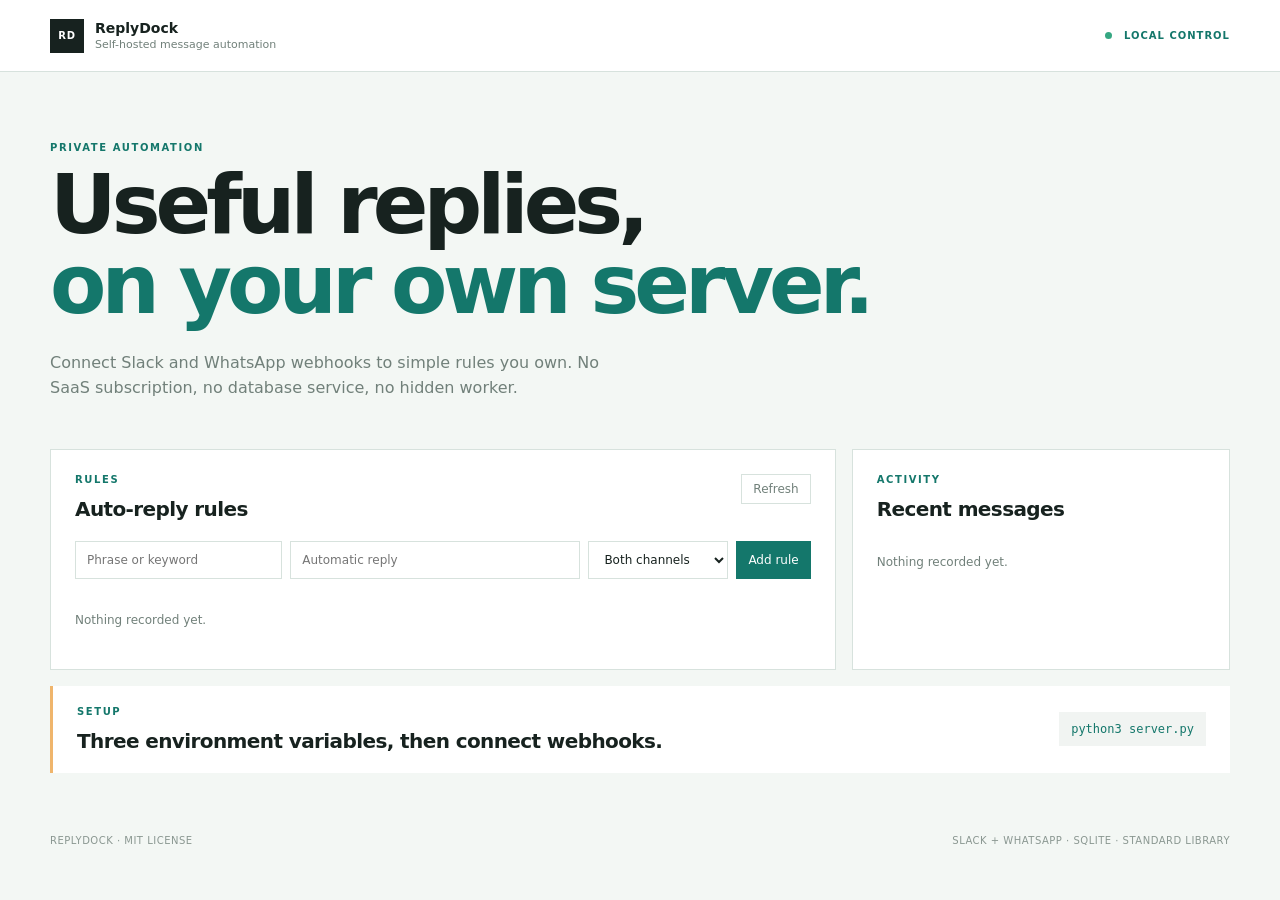
==== static/index.html @ 40d7401d "feat: add self-hosted Slack and WhatsApp auto replies" ====
<!doctype html>
<html lang="en">
<head><meta charset="utf-8"><meta name="viewport" content="width=device-width,initial-scale=1"><title>ReplyDock</title><link rel="stylesheet" href="style.css"></head>
<body>
<header class="top"><div class="brand"><span class="mark">RD</span><div><strong>ReplyDock</strong><small>Self-hosted message automation</small></div></div><span class="status"><i></i> Local control</span></header>
<main><section class="hero"><p class="eyebrow">PRIVATE AUTOMATION</p><h1>Useful replies,<br><em>on your own server.</em></h1><p class="lead">Connect Slack and WhatsApp webhooks to simple rules you own. No SaaS subscription, no database service, no hidden worker.</p></section>
<section class="grid"><article class="panel wide"><div class="panel-head"><div><p class="eyebrow">RULES</p><h2>Auto-reply rules</h2></div><button id="refresh">Refresh</button></div><form id="rule-form"><input name="phrase" placeholder="Phrase or keyword" required><input name="reply" placeholder="Automatic reply" required><select name="channel"><option value="both">Both channels</option><option value="slack">Slack</option><option value="whatsapp">WhatsApp</option></select><button class="primary">Add rule</button></form><div id="rules" class="list"></div></article>
<article class="panel"><p class="eyebrow">ACTIVITY</p><h2>Recent messages</h2><div id="messages" class="list"></div></article></section>
<section class="setup"><div><p class="eyebrow">SETUP</p><h2>Three environment variables, then connect webhooks.</h2></div><code>python3 server.py</code></section></main><footer><span>ReplyDock · MIT License</span><span>Slack + WhatsApp · SQLite · standard library</span></footer><script src="app.js"></script>
</body></html>
---- static/style.css ----
:root{--ink:#17221f;--muted:#71807a;--line:#d7e2dd;--paper:#f3f7f4;--accent:#14776b;--soft:#dceee9;--warm:#efb56c}*{box-sizing:border-box}body{margin:0;min-height:100vh;background:var(--paper);color:var(--ink);font-family:Inter,ui-sans-serif,system-ui,-apple-system,"Segoe UI",sans-serif}.top{height:72px;padding:0 max(24px,calc((100% - 1180px)/2));display:flex;align-items:center;justify-content:space-between;border-bottom:1px solid var(--line);background:#fff}.brand{display:flex;gap:11px;align-items:center}.mark{display:grid;place-items:center;width:34px;height:34px;background:var(--ink);color:#fff;font-size:10px;font-weight:800;letter-spacing:.08em}.brand strong,.brand small{display:block}.brand strong{font-size:14px}.brand small{margin-top:2px;font-size:11px;color:var(--muted)}.status{font-size:10px;color:var(--accent);font-weight:800;letter-spacing:.1em;text-transform:uppercase}.status i{display:inline-block;width:7px;height:7px;margin-right:7px;border-radius:50%;background:#36a782}main{width:min(1180px,calc(100% - 48px));margin:auto}.hero{padding:70px 0 48px}.eyebrow{margin:0 0 12px;color:var(--accent);font-size:10px;font-weight:800;letter-spacing:.16em}.hero h1{margin:0;font-size:clamp(42px,7vw,82px);line-height:.98;letter-spacing:-.06em}.hero em{color:var(--accent);font-style:normal}.lead{max-width:570px;margin:24px 0 0;color:var(--muted);font-size:16px;line-height:1.6}.grid{display:grid;grid-template-columns:1.35fr .65fr;gap:16px}.panel{padding:24px;border:1px solid var(--line);background:#fff}.panel-head{display:flex;justify-content:space-between;align-items:flex-start}.panel h2,.setup h2{margin:0;font-size:20px;letter-spacing:-.03em}.panel button,.panel input,.panel select{height:38px;padding:0 11px;border:1px solid var(--line);background:#fff;color:var(--ink);font:inherit;font-size:12px}.panel-head button{height:30px;color:var(--muted)}form{display:grid;grid-template-columns:1fr 1.4fr 140px auto;gap:8px;margin-top:20px}.primary{border-color:var(--accent)!important;background:var(--accent)!important;color:#fff!important;font-weight:700}.list{margin-top:16px}.list:empty:after{display:block;padding:18px 0;color:var(--muted);font-size:12px;content:'Nothing recorded yet.'}.rule,.message{display:flex;gap:12px;align-items:flex-start;padding:12px 0;border-top:1px solid #edf1ef;font-size:12px}.rule strong,.message strong{display:block}.rule small,.message small{display:block;margin-top:4px;color:var(--muted);line-height:1.4}.tag{margin-left:auto;padding:4px 7px;background:var(--soft);color:var(--accent);font-size:10px;font-weight:700}.setup{display:flex;align-items:center;justify-content:space-between;gap:20px;margin:16px 0 44px;padding:20px 24px;border-left:3px solid var(--warm);background:#fff}.setup code{padding:10px 12px;background:#f1f4f2;color:var(--accent);font-size:12px}footer{display:flex;justify-content:space-between;padding:18px max(24px,calc((100% - 1180px)/2));color:#8a9791;font-size:10px;letter-spacing:.05em;text-transform:uppercase}@media(max-width:800px){main{width:calc(100% - 32px)}.top{padding:0 16px}.grid{grid-template-columns:1fr}form{grid-template-columns:1fr}.setup{align-items:flex-start;flex-direction:column}footer{gap:8px;flex-direction:column}}
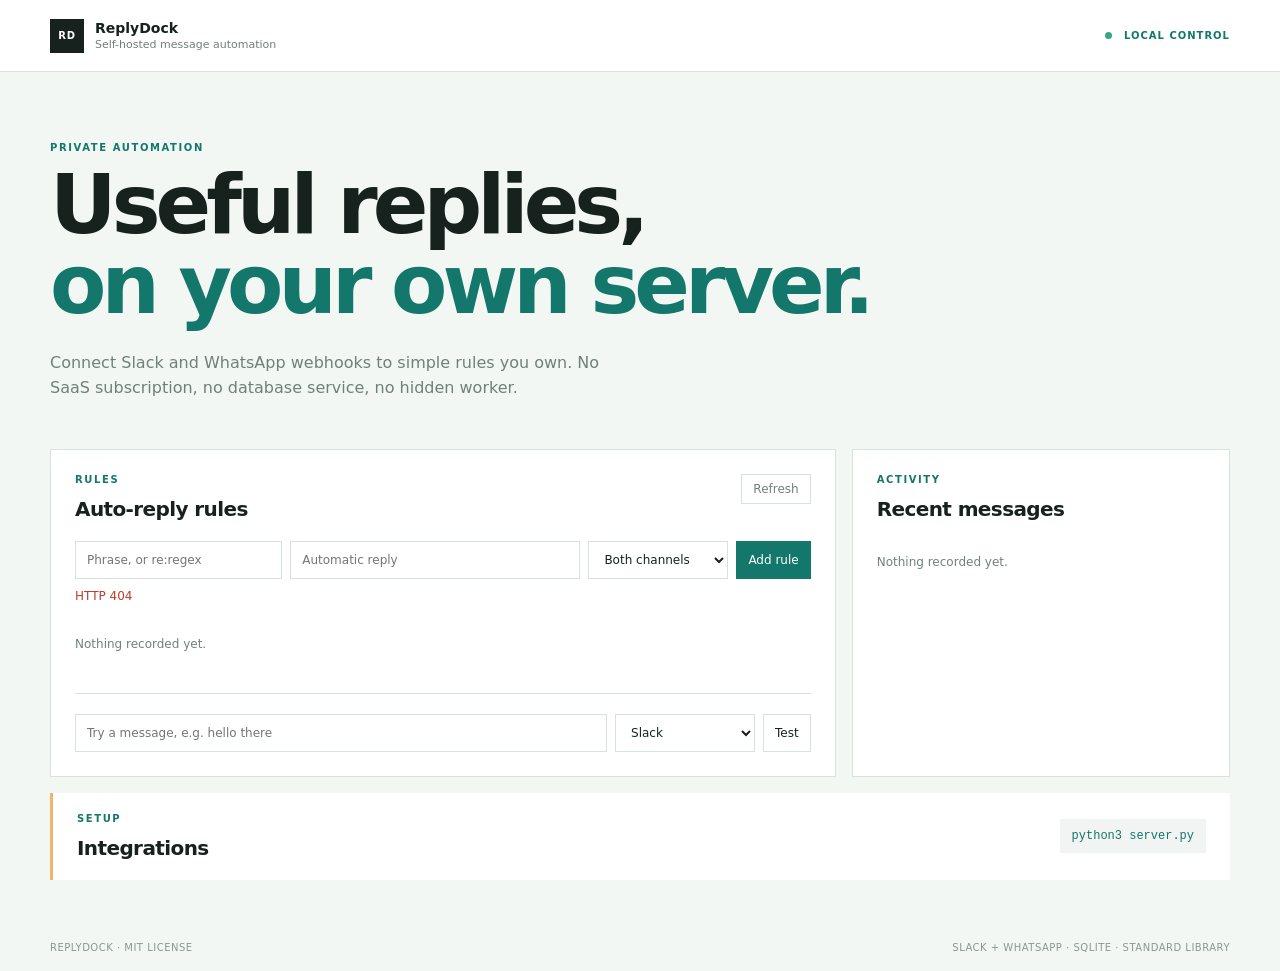
==== commit 77f04d52: "fix: make Slack and WhatsApp auto-replies actually work - Load .env automatically (README told users" ====
--- a/static/index.html
+++ b/static/index.html
@@ -4,7 +4,8 @@
 <body>
 <header class="top"><div class="brand"><span class="mark">RD</span><div><strong>ReplyDock</strong><small>Self-hosted message automation</small></div></div><span class="status"><i></i> Local control</span></header>
 <main><section class="hero"><p class="eyebrow">PRIVATE AUTOMATION</p><h1>Useful replies,<br><em>on your own server.</em></h1><p class="lead">Connect Slack and WhatsApp webhooks to simple rules you own. No SaaS subscription, no database service, no hidden worker.</p></section>
-<section class="grid"><article class="panel wide"><div class="panel-head"><div><p class="eyebrow">RULES</p><h2>Auto-reply rules</h2></div><button id="refresh">Refresh</button></div><form id="rule-form"><input name="phrase" placeholder="Phrase or keyword" required><input name="reply" placeholder="Automatic reply" required><select name="channel"><option value="both">Both channels</option><option value="slack">Slack</option><option value="whatsapp">WhatsApp</option></select><button class="primary">Add rule</button></form><div id="rules" class="list"></div></article>
+<section class="grid"><article class="panel wide"><div class="panel-head"><div><p class="eyebrow">RULES</p><h2>Auto-reply rules</h2></div><button id="refresh" type="button">Refresh</button></div><form id="rule-form"><input name="phrase" placeholder="Phrase, or re:regex" required><input name="reply" placeholder="Automatic reply" required><select name="channel"><option value="both">Both channels</option><option value="slack">Slack</option><option value="whatsapp">WhatsApp</option></select><button class="primary">Add rule</button></form><p id="rule-error" class="error" hidden></p><div id="rules" class="list"></div>
+<form id="test-form" class="test"><input name="text" placeholder="Try a message, e.g. hello there" required><select name="channel"><option value="slack">Slack</option><option value="whatsapp">WhatsApp</option></select><button>Test</button></form><p id="test-result" class="result" hidden></p></article>
 <article class="panel"><p class="eyebrow">ACTIVITY</p><h2>Recent messages</h2><div id="messages" class="list"></div></article></section>
-<section class="setup"><div><p class="eyebrow">SETUP</p><h2>Three environment variables, then connect webhooks.</h2></div><code>python3 server.py</code></section></main><footer><span>ReplyDock · MIT License</span><span>Slack + WhatsApp · SQLite · standard library</span></footer><script src="app.js"></script>
+<section class="setup"><div><p class="eyebrow">SETUP</p><h2>Integrations</h2><div id="integrations" class="checks"></div></div><code>python3 server.py</code></section></main><footer><span>ReplyDock · MIT License</span><span>Slack + WhatsApp · SQLite · standard library</span></footer><script src="app.js"></script>
 </body></html>
--- a/static/style.css
+++ b/static/style.css
@@ -1 +1,2 @@
 :root{--ink:#17221f;--muted:#71807a;--line:#d7e2dd;--paper:#f3f7f4;--accent:#14776b;--soft:#dceee9;--warm:#efb56c}*{box-sizing:border-box}body{margin:0;min-height:100vh;background:var(--paper);color:var(--ink);font-family:Inter,ui-sans-serif,system-ui,-apple-system,"Segoe UI",sans-serif}.top{height:72px;padding:0 max(24px,calc((100% - 1180px)/2));display:flex;align-items:center;justify-content:space-between;border-bottom:1px solid var(--line);background:#fff}.brand{display:flex;gap:11px;align-items:center}.mark{display:grid;place-items:center;width:34px;height:34px;background:var(--ink);color:#fff;font-size:10px;font-weight:800;letter-spacing:.08em}.brand strong,.brand small{display:block}.brand strong{font-size:14px}.brand small{margin-top:2px;font-size:11px;color:var(--muted)}.status{font-size:10px;color:var(--accent);font-weight:800;letter-spacing:.1em;text-transform:uppercase}.status i{display:inline-block;width:7px;height:7px;margin-right:7px;border-radius:50%;background:#36a782}main{width:min(1180px,calc(100% - 48px));margin:auto}.hero{padding:70px 0 48px}.eyebrow{margin:0 0 12px;color:var(--accent);font-size:10px;font-weight:800;letter-spacing:.16em}.hero h1{margin:0;font-size:clamp(42px,7vw,82px);line-height:.98;letter-spacing:-.06em}.hero em{color:var(--accent);font-style:normal}.lead{max-width:570px;margin:24px 0 0;color:var(--muted);font-size:16px;line-height:1.6}.grid{display:grid;grid-template-columns:1.35fr .65fr;gap:16px}.panel{padding:24px;border:1px solid var(--line);background:#fff}.panel-head{display:flex;justify-content:space-between;align-items:flex-start}.panel h2,.setup h2{margin:0;font-size:20px;letter-spacing:-.03em}.panel button,.panel input,.panel select{height:38px;padding:0 11px;border:1px solid var(--line);background:#fff;color:var(--ink);font:inherit;font-size:12px}.panel-head button{height:30px;color:var(--muted)}form{display:grid;grid-template-columns:1fr 1.4fr 140px auto;gap:8px;margin-top:20px}.primary{border-color:var(--accent)!important;background:var(--accent)!important;color:#fff!important;font-weight:700}.list{margin-top:16px}.list:empty:after{display:block;padding:18px 0;color:var(--muted);font-size:12px;content:'Nothing recorded yet.'}.rule,.message{display:flex;gap:12px;align-items:flex-start;padding:12px 0;border-top:1px solid #edf1ef;font-size:12px}.rule strong,.message strong{display:block}.rule small,.message small{display:block;margin-top:4px;color:var(--muted);line-height:1.4}.tag{margin-left:auto;padding:4px 7px;background:var(--soft);color:var(--accent);font-size:10px;font-weight:700}.setup{display:flex;align-items:center;justify-content:space-between;gap:20px;margin:16px 0 44px;padding:20px 24px;border-left:3px solid var(--warm);background:#fff}.setup code{padding:10px 12px;background:#f1f4f2;color:var(--accent);font-size:12px}footer{display:flex;justify-content:space-between;padding:18px max(24px,calc((100% - 1180px)/2));color:#8a9791;font-size:10px;letter-spacing:.05em;text-transform:uppercase}@media(max-width:800px){main{width:calc(100% - 32px)}.top{padding:0 16px}.grid{grid-template-columns:1fr}form{grid-template-columns:1fr}.setup{align-items:flex-start;flex-direction:column}footer{gap:8px;flex-direction:column}}
+.rule button{height:26px;padding:0 8px;font-size:11px;color:var(--muted)}.rule.off strong,.rule.off small{opacity:.45}.test{grid-template-columns:1fr 140px auto;margin-top:24px;padding-top:20px;border-top:1px solid var(--line)}.result,.error{margin:10px 0 0;font-size:12px;color:var(--accent)}.error{color:#b4412f}.message .reply{color:var(--accent)}.message .meta{font-size:10px}.message .meta.bad{color:#b4412f}.checks p{margin:10px 0 0;font-size:12px}.checks b{display:inline-block;width:86px}.check{display:inline-block;margin-right:10px;color:var(--muted)}.check.ok{color:var(--accent);font-weight:700}@media(max-width:800px){.test{grid-template-columns:1fr}.rule{flex-wrap:wrap}}
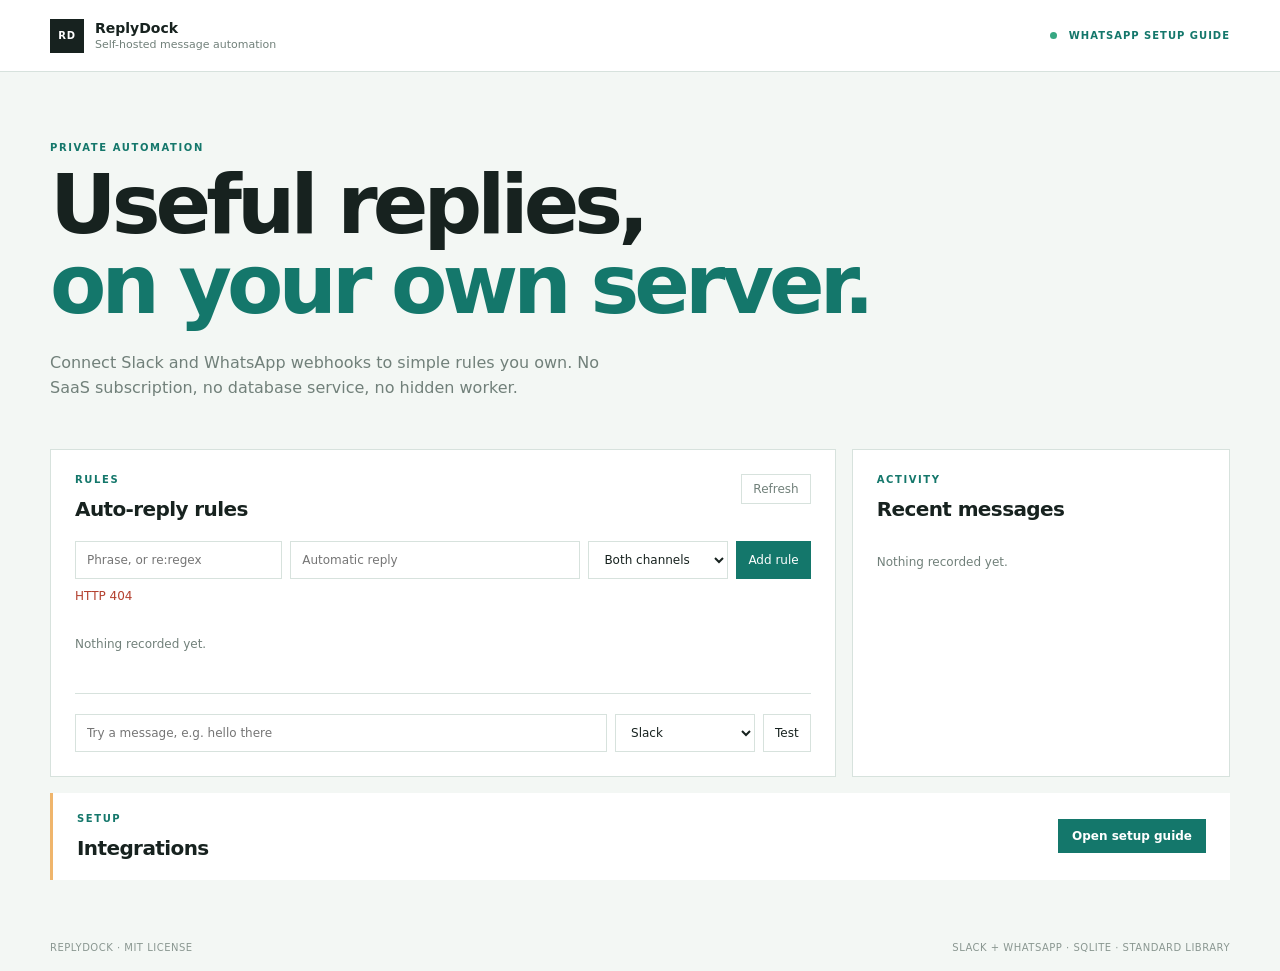
==== commit 2ca8e411: "feat(setup): add WhatsApp setup guide page with test-send button Co-Authored-By: Claude Opus 5.5 <no" ====
--- a/static/index.html
+++ b/static/index.html
@@ -2,10 +2,10 @@
 <html lang="en">
 <head><meta charset="utf-8"><meta name="viewport" content="width=device-width,initial-scale=1"><title>ReplyDock</title><link rel="stylesheet" href="style.css"></head>
 <body>
-<header class="top"><div class="brand"><span class="mark">RD</span><div><strong>ReplyDock</strong><small>Self-hosted message automation</small></div></div><span class="status"><i></i> Local control</span></header>
+<header class="top"><div class="brand"><span class="mark">RD</span><div><strong>ReplyDock</strong><small>Self-hosted message automation</small></div></div><a class="status" href="/setup.html"><i></i> WhatsApp setup guide</a></header>
 <main><section class="hero"><p class="eyebrow">PRIVATE AUTOMATION</p><h1>Useful replies,<br><em>on your own server.</em></h1><p class="lead">Connect Slack and WhatsApp webhooks to simple rules you own. No SaaS subscription, no database service, no hidden worker.</p></section>
 <section class="grid"><article class="panel wide"><div class="panel-head"><div><p class="eyebrow">RULES</p><h2>Auto-reply rules</h2></div><button id="refresh" type="button">Refresh</button></div><form id="rule-form"><input name="phrase" placeholder="Phrase, or re:regex" required><input name="reply" placeholder="Automatic reply" required><select name="channel"><option value="both">Both channels</option><option value="slack">Slack</option><option value="whatsapp">WhatsApp</option></select><button class="primary">Add rule</button></form><p id="rule-error" class="error" hidden></p><div id="rules" class="list"></div>
 <form id="test-form" class="test"><input name="text" placeholder="Try a message, e.g. hello there" required><select name="channel"><option value="slack">Slack</option><option value="whatsapp">WhatsApp</option></select><button>Test</button></form><p id="test-result" class="result" hidden></p></article>
 <article class="panel"><p class="eyebrow">ACTIVITY</p><h2>Recent messages</h2><div id="messages" class="list"></div></article></section>
-<section class="setup"><div><p class="eyebrow">SETUP</p><h2>Integrations</h2><div id="integrations" class="checks"></div></div><code>python3 server.py</code></section></main><footer><span>ReplyDock · MIT License</span><span>Slack + WhatsApp · SQLite · standard library</span></footer><script src="app.js"></script>
+<section class="setup"><div><p class="eyebrow">SETUP</p><h2>Integrations</h2><div id="integrations" class="checks"></div></div><a class="primary button" href="/setup.html">Open setup guide</a></section></main><footer><span>ReplyDock · MIT License</span><span>Slack + WhatsApp · SQLite · standard library</span></footer><script src="app.js"></script>
 </body></html>
--- a/static/style.css
+++ b/static/style.css
@@ -1,2 +1,4 @@
 :root{--ink:#17221f;--muted:#71807a;--line:#d7e2dd;--paper:#f3f7f4;--accent:#14776b;--soft:#dceee9;--warm:#efb56c}*{box-sizing:border-box}body{margin:0;min-height:100vh;background:var(--paper);color:var(--ink);font-family:Inter,ui-sans-serif,system-ui,-apple-system,"Segoe UI",sans-serif}.top{height:72px;padding:0 max(24px,calc((100% - 1180px)/2));display:flex;align-items:center;justify-content:space-between;border-bottom:1px solid var(--line);background:#fff}.brand{display:flex;gap:11px;align-items:center}.mark{display:grid;place-items:center;width:34px;height:34px;background:var(--ink);color:#fff;font-size:10px;font-weight:800;letter-spacing:.08em}.brand strong,.brand small{display:block}.brand strong{font-size:14px}.brand small{margin-top:2px;font-size:11px;color:var(--muted)}.status{font-size:10px;color:var(--accent);font-weight:800;letter-spacing:.1em;text-transform:uppercase}.status i{display:inline-block;width:7px;height:7px;margin-right:7px;border-radius:50%;background:#36a782}main{width:min(1180px,calc(100% - 48px));margin:auto}.hero{padding:70px 0 48px}.eyebrow{margin:0 0 12px;color:var(--accent);font-size:10px;font-weight:800;letter-spacing:.16em}.hero h1{margin:0;font-size:clamp(42px,7vw,82px);line-height:.98;letter-spacing:-.06em}.hero em{color:var(--accent);font-style:normal}.lead{max-width:570px;margin:24px 0 0;color:var(--muted);font-size:16px;line-height:1.6}.grid{display:grid;grid-template-columns:1.35fr .65fr;gap:16px}.panel{padding:24px;border:1px solid var(--line);background:#fff}.panel-head{display:flex;justify-content:space-between;align-items:flex-start}.panel h2,.setup h2{margin:0;font-size:20px;letter-spacing:-.03em}.panel button,.panel input,.panel select{height:38px;padding:0 11px;border:1px solid var(--line);background:#fff;color:var(--ink);font:inherit;font-size:12px}.panel-head button{height:30px;color:var(--muted)}form{display:grid;grid-template-columns:1fr 1.4fr 140px auto;gap:8px;margin-top:20px}.primary{border-color:var(--accent)!important;background:var(--accent)!important;color:#fff!important;font-weight:700}.list{margin-top:16px}.list:empty:after{display:block;padding:18px 0;color:var(--muted);font-size:12px;content:'Nothing recorded yet.'}.rule,.message{display:flex;gap:12px;align-items:flex-start;padding:12px 0;border-top:1px solid #edf1ef;font-size:12px}.rule strong,.message strong{display:block}.rule small,.message small{display:block;margin-top:4px;color:var(--muted);line-height:1.4}.tag{margin-left:auto;padding:4px 7px;background:var(--soft);color:var(--accent);font-size:10px;font-weight:700}.setup{display:flex;align-items:center;justify-content:space-between;gap:20px;margin:16px 0 44px;padding:20px 24px;border-left:3px solid var(--warm);background:#fff}.setup code{padding:10px 12px;background:#f1f4f2;color:var(--accent);font-size:12px}footer{display:flex;justify-content:space-between;padding:18px max(24px,calc((100% - 1180px)/2));color:#8a9791;font-size:10px;letter-spacing:.05em;text-transform:uppercase}@media(max-width:800px){main{width:calc(100% - 32px)}.top{padding:0 16px}.grid{grid-template-columns:1fr}form{grid-template-columns:1fr}.setup{align-items:flex-start;flex-direction:column}footer{gap:8px;flex-direction:column}}
 .rule button{height:26px;padding:0 8px;font-size:11px;color:var(--muted)}.rule.off strong,.rule.off small{opacity:.45}.test{grid-template-columns:1fr 140px auto;margin-top:24px;padding-top:20px;border-top:1px solid var(--line)}.result,.error{margin:10px 0 0;font-size:12px;color:var(--accent)}.error{color:#b4412f}.message .reply{color:var(--accent)}.message .meta{font-size:10px}.message .meta.bad{color:#b4412f}.checks p{margin:10px 0 0;font-size:12px}.checks b{display:inline-block;width:86px}.check{display:inline-block;margin-right:10px;color:var(--muted)}.check.ok{color:var(--accent);font-weight:700}@media(max-width:800px){.test{grid-template-columns:1fr}.rule{flex-wrap:wrap}}
+a.status{text-decoration:none}.guide .hero{padding-bottom:32px}.steps{display:grid;gap:12px;margin:0;padding:0;list-style:none}.steps p,.trouble{color:#3d4b46;font-size:13px;line-height:1.6;margin:10px 0 0}.steps a{color:var(--accent)}.steps code,.trouble code{padding:1px 5px;background:#f1f4f2;color:var(--accent);font-size:12px}.steps pre{overflow-x:auto;margin:12px 0 0;padding:12px 14px;background:#f1f4f2;color:var(--ink);font-size:12px;line-height:1.6}.inline{grid-template-columns:minmax(0,320px) auto;justify-content:start;margin-top:14px}#url-form.inline{grid-template-columns:minmax(0,480px)}.result.bad,.hint{color:#b4412f}.trouble{padding-left:18px}.trouble li{margin-top:6px}.setup .trouble{max-width:820px}@media(max-width:800px){.inline,#url-form.inline{grid-template-columns:1fr}}
+.button{display:inline-block;padding:10px 14px;font-size:12px;text-decoration:none}
